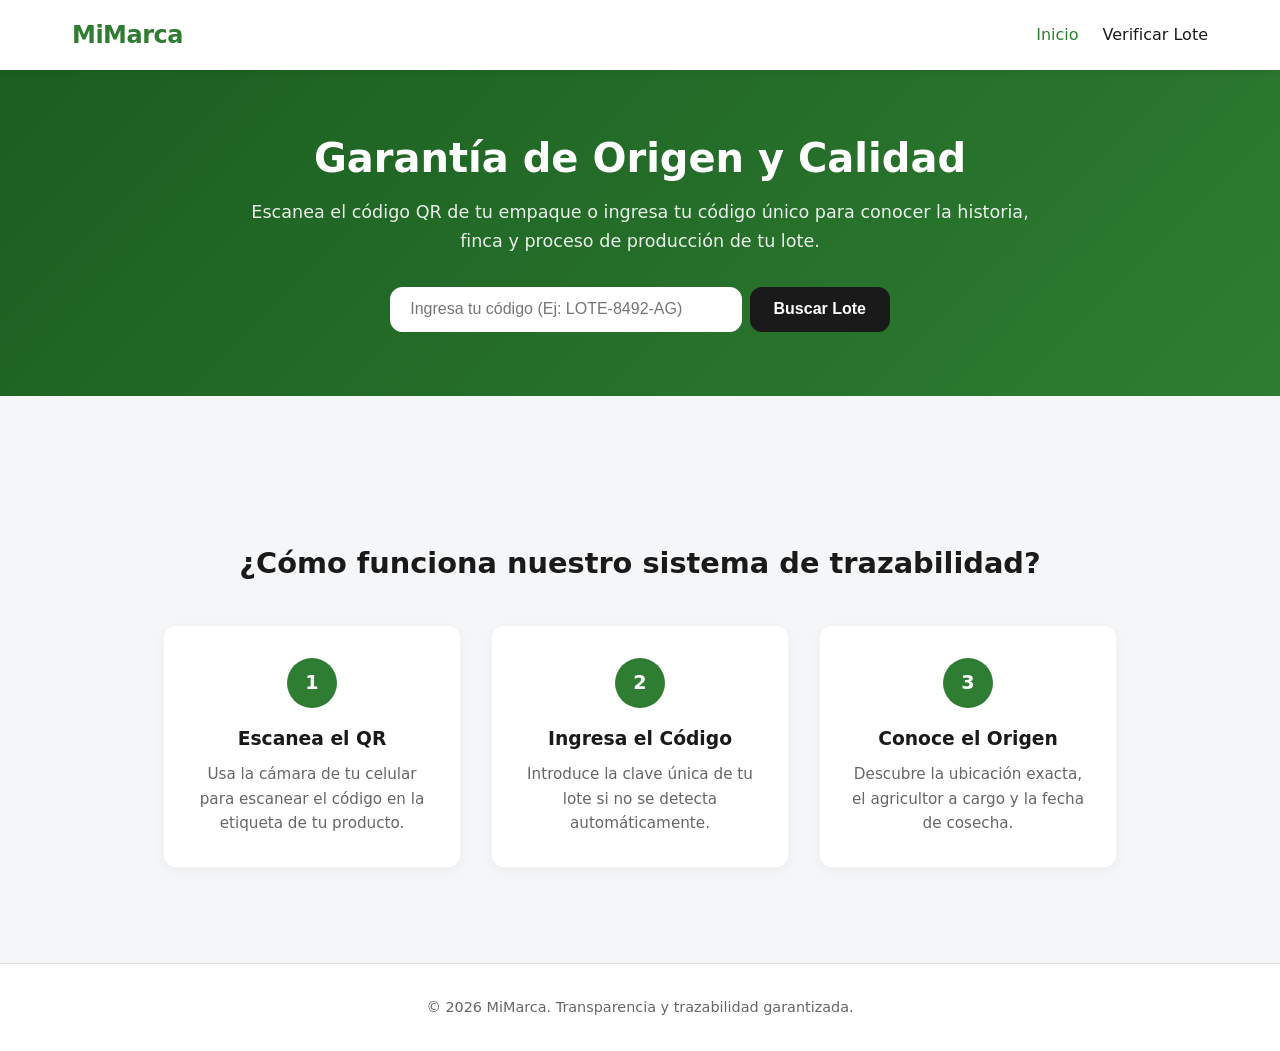
==== QR-COMPRADOR/index.html @ b6e980b0 "Actualización del sitio web" ====
<!DOCTYPE html>
<html lang="es">
<head>
    <meta charset="UTF-8">
    <meta name="viewport" content="width=device-width, initial-scale=1.0">
    <title>MiMarca | Trazabilidad y Origen de Lotes</title>

    <!-- Favicon -->
    <link rel="icon" href="src/assets/icons/favicon.ico" type="image/x-icon">

    <!-- Hojas de estilo CSS -->
    <link rel="stylesheet" href="src/css/styles.css">
    <link rel="stylesheet" href="src/css/trazabilidad.css">
</head>
<body>

    <!-- Encabezado y Navegación Principal -->
    <header class="main-header">
        <nav class="navbar">
            <a href="index.html" class="logo">MiMarca</a>
            <ul class="nav-links">
                <li><a href="index.html" class="active">Inicio</a></li>
                <li><a href="trazabilidad.html">Verificar Lote</a></li>
            </ul>
        </nav>
    </header>

    <main>
        <!-- Sección Principal / Hero con Buscador Directo -->
        <section class="hero-section">
            <div class="hero-content">
                <h1>Garantía de Origen y Calidad</h1>
                <p>Escanea el código QR de tu empaque o ingresa tu código único para conocer la historia, finca y proceso de producción de tu lote.</p>
                
                <!-- Buscador de Lote en la portada -->
                <form id="form-trazabilidad" class="code-form hero-search">
                    <input 
                        type="text" 
                        id="codigo-lote" 
                        placeholder="Ingresa tu código (Ej: LOTE-8492-AG)" 
                        required
                        autocomplete="off"
                    >
                    <button type="submit">Buscar Lote</button>
                </form>
            </div>
        </section>

        <!-- Tarjeta donde se cargan los resultados en el mismo Inicio -->
        <section class="container">
            <!-- Mensaje de error si no existe el lote -->
            <div id="mensaje-error" class="error-box hidden">
                El código ingresado no existe o es inválido. Revisa tu etiqueta e inténtalo nuevamente.
            </div>

            <!-- Ficha de Información del Lote -->
            <article id="resultado-lote" class="lote-info-card hidden">
                <h2 id="lote-titulo">Ficha de Trazabilidad</h2>
                
                <div class="lote-grid">
                    <div class="info-item">
                        <span>Código de Lote:</span>
                        <strong id="info-codigo">-</strong>
                    </div>
                    <div class="info-item">
                        <span>Lugar de Origen / Finca:</span>
                        <strong id="info-origen">-</strong>
                    </div>
                    <div class="info-item">
                        <span>Fecha de Cosecha / Producción:</span>
                        <strong id="info-fecha">-</strong>
                    </div>
                    <div class="info-item">
                        <span>Productor / Agricultor:</span>
                        <strong id="info-productor">-</strong>
                    </div>
                </div>

                <div class="lote-historia">
                    <h3>Historia y Detalles del Lote</h3>
                    <p id="info-descripcion">Cargando información del lote...</p>
                </div>
            </article>
        </section>

        <!-- Sección de Características / ¿Cómo funciona? -->
        <section class="features-section container">
            <h2>¿Cómo funciona nuestro sistema de trazabilidad?</h2>
            <div class="features-grid">
                <div class="feature-card">
                    <div class="feature-number">1</div>
                    <h3>Escanea el QR</h3>
                    <p>Usa la cámara de tu celular para escanear el código en la etiqueta de tu producto.</p>
                </div>
                <div class="feature-card">
                    <div class="feature-number">2</div>
                    <h3>Ingresa el Código</h3>
                    <p>Introduce la clave única de tu lote si no se detecta automáticamente.</p>
                </div>
                <div class="feature-card">
                    <div class="feature-number">3</div>
                    <h3>Conoce el Origen</h3>
                    <p>Descubre la ubicación exacta, el agricultor a cargo y la fecha de cosecha.</p>
                </div>
            </div>
        </section>
    </main>

    <!-- Pie de página -->
    <footer class="main-footer">
        <p>&copy; 2026 MiMarca. Transparencia y trazabilidad garantizada.</p>
    </footer>

    <!-- Script de Trazabilidad para buscar en el JSON -->
    <script src="src/js/trazabilidad.js"></script>
    <!-- Carga de scripts al final del body -->
    <script src="src/js/main.js"></script>
    <script src="src/js/trazabilidad.js"></script>
</body>
</html>
---- QR-COMPRADOR/src/css/styles.css ----
/* ==========================================
   RESET Y VARIABLES GLOBALES
   ========================================== */
* {
    margin: 0;
    padding: 0;
    box-sizing: border-box;
}

:root {
    --primary-color: #2e7d32;      /* Verde profesional / agrícola */
    --primary-hover: #1b5e20;
    --dark-color: #1a1a1a;
    --light-bg: #f4f6f8;
    --white: #ffffff;
    --text-muted: #666666;
    --border-radius: 12px;
    --transition: all 0.3s ease;
}

body {
    font-family: system-ui, -apple-system, BlinkMacSystemFont, 'Segoe UI', Roboto, Oxygen, Ubuntu, Cantarell, sans-serif;
    background-color: var(--light-bg);
    color: var(--dark-color);
    line-height: 1.6;
}

a {
    text-decoration: none;
    color: inherit;
}

/* ==========================================
   ENCABEZADO Y NAVEGACIÓN
   ========================================== */
.main-header {
    background-color: var(--white);
    box-shadow: 0 2px 10px rgba(0, 0, 0, 0.05);
    position: sticky;
    top: 0;
    z-index: 100;
}

.navbar {
    max-width: 1200px;
    margin: 0 auto;
    padding: 1rem 2rem;
    display: flex;
    justify-content: space-between;
    align-items: center;
}

.logo {
    font-size: 1.5rem;
    font-weight: 700;
    color: var(--primary-color);
    letter-spacing: -0.5px;
}

.nav-links {
    display: flex;
    list-style: none;
    gap: 1.5rem;
}

.nav-links a {
    font-weight: 500;
    color: var(--dark-color);
    transition: var(--transition);
}

.nav-links a:hover,
.nav-links a.active {
    color: var(--primary-color);
}

/* ==========================================
   HERO / SECCIÓN PRINCIPAL
   ========================================== */
.hero-section {
    background: linear-gradient(135deg, #1b5e20 0%, #2e7d32 100%);
    color: var(--white);
    padding: 4rem 2rem;
    text-align: center;
}

.hero-content {
    max-width: 800px;
    margin: 0 auto;
}

.hero-content h1 {
    font-size: 2.5rem;
    margin-bottom: 1rem;
    line-height: 1.2;
}

.hero-content p {
    font-size: 1.1rem;
    opacity: 0.9;
    margin-bottom: 2rem;
}

/* ==========================================
   CARACTERÍSTICAS / CÓMO FUNCIONA
   ========================================== */
.container {
    max-width: 1000px;
    margin: 0 auto;
    padding: 2rem 1.5rem;
}

.features-section {
    text-align: center;
    margin-top: 3rem;
}

.features-section h2 {
    font-size: 1.8rem;
    margin-bottom: 2.5rem;
}

.features-grid {
    display: grid;
    grid-template-columns: repeat(auto-fit, minmax(250px, 1fr));
    gap: 2rem;
}

.feature-card {
    background: var(--white);
    padding: 2rem;
    border-radius: var(--border-radius);
    box-shadow: 0 4px 15px rgba(0, 0, 0, 0.04);
    text-align: center;
}

.feature-number {
    width: 50px;
    height: 50px;
    background-color: var(--primary-color);
    color: var(--white);
    font-weight: bold;
    font-size: 1.2rem;
    border-radius: 50%;
    display: flex;
    align-items: center;
    justify-content: center;
    margin: 0 auto 1rem auto;
}

.feature-card h3 {
    margin-bottom: 0.5rem;
}

.feature-card p {
    color: var(--text-muted);
    font-size: 0.95rem;
}

/* ==========================================
   PIE DE PÁGINA
   ========================================== */
.main-footer {
    background-color: var(--white);
    text-align: center;
    padding: 2rem 1rem;
    margin-top: 4rem;
    border-top: 1px solid #e0e0e0;
    color: var(--text-muted);
    font-size: 0.9rem;
}
---- QR-COMPRADOR/src/css/trazabilidad.css ----
/* ==========================================
   FORMULARIO DE BÚSQUEDA / CÓDIGO
   ========================================== */
.code-form {
    display: flex;
    justify-content: center;
    gap: 0.5rem;
    max-width: 500px;
    margin: 0 auto;
}

.code-form input[type="text"] {
    flex: 1;
    padding: 0.8rem 1.2rem;
    font-size: 1rem;
    border: 2px solid transparent;
    border-radius: var(--border-radius);
    outline: none;
    transition: var(--transition);
}

.code-form input[type="text"]:focus {
    border-color: var(--dark-color);
}

.code-form button {
    padding: 0.8rem 1.5rem;
    font-size: 1rem;
    font-weight: 600;
    background-color: var(--dark-color);
    color: var(--white);
    border: none;
    border-radius: var(--border-radius);
    cursor: pointer;
    transition: var(--transition);
}

.code-form button:hover {
    background-color: #333333;
}

/* Adaptación para la sección Hero */
.hero-search input[type="text"] {
    border: 1px solid #ffffff;
}

/* ==========================================
   FICHA DE INFORMACIÓN DEL LOTE
   ========================================== */
.lote-info-card {
    background-color: var(--white);
    border-radius: var(--border-radius);
    padding: 2.5rem;
    margin-top: 2rem;
    box-shadow: 0 10px 30px rgba(0, 0, 0, 0.08);
    border-left: 6px solid var(--primary-color);
    animation: fadeIn 0.4s ease-in-out;
}

.lote-info-card h2 {
    color: var(--primary-color);
    font-size: 1.6rem;
    margin-bottom: 1.5rem;
    border-bottom: 2px solid var(--light-bg);
    padding-bottom: 0.5rem;
}

.lote-grid {
    display: grid;
    grid-template-columns: repeat(auto-fit, minmax(200px, 1fr));
    gap: 1.5rem;
    margin-bottom: 2rem;
}

.info-item {
    display: flex;
    flex-direction: column;
}

.info-item span {
    font-size: 0.85rem;
    color: var(--text-muted);
    text-transform: uppercase;
    letter-spacing: 0.5px;
    margin-bottom: 0.2rem;
}

.info-item strong {
    font-size: 1.1rem;
    color: var(--dark-color);
}

.lote-historia {
    background-color: var(--light-bg);
    padding: 1.5rem;
    border-radius: 8px;
}

.lote-historia h3 {
    font-size: 1.1rem;
    margin-bottom: 0.5rem;
}

.lote-historia p {
    color: #444444;
    font-size: 0.98rem;
}

/* ==========================================
   MENSAJES DE ERROR Y ESTADOS
   ========================================== */
.error-box {
    background-color: #ffebee;
    color: #c62828;
    padding: 1rem 1.5rem;
    border-radius: var(--border-radius);
    border: 1px solid #ef9a9a;
    margin-top: 2rem;
    text-align: center;
    font-weight: 500;
}

/* Clase de utilidad para ocultar/mostrar elementos con JS */
.hidden {
    display: none !important;
}

/* Animación suave para la aparición de datos */
@keyframes fadeIn {
    from {
        opacity: 0;
        transform: translateY(10px);
    }
    to {
        opacity: 1;
        transform: translateY(0);
    }
}

/* RESPONSIVO PARA MÓVILES */
@media (max-width: 600px) {
    .code-form {
        flex-direction: column;
    }
    
    .hero-content h1 {
        font-size: 1.8rem;
    }
    
    .lote-info-card {
        padding: 1.5rem;
    }

    .btn-volver {
    display: inline-block;
    padding: 0.75rem 1.5rem;
    background-color: var(--light-bg);
    color: var(--dark-color);
    font-weight: 600;
    border-radius: var(--border-radius);
    transition: var(--transition);
    border: 1px solid #e0e0e0;
}

.btn-volver:hover {
    background-color: var(--primary-color);
    color: var(--white);
    border-color: var(--primary-color);
}
}
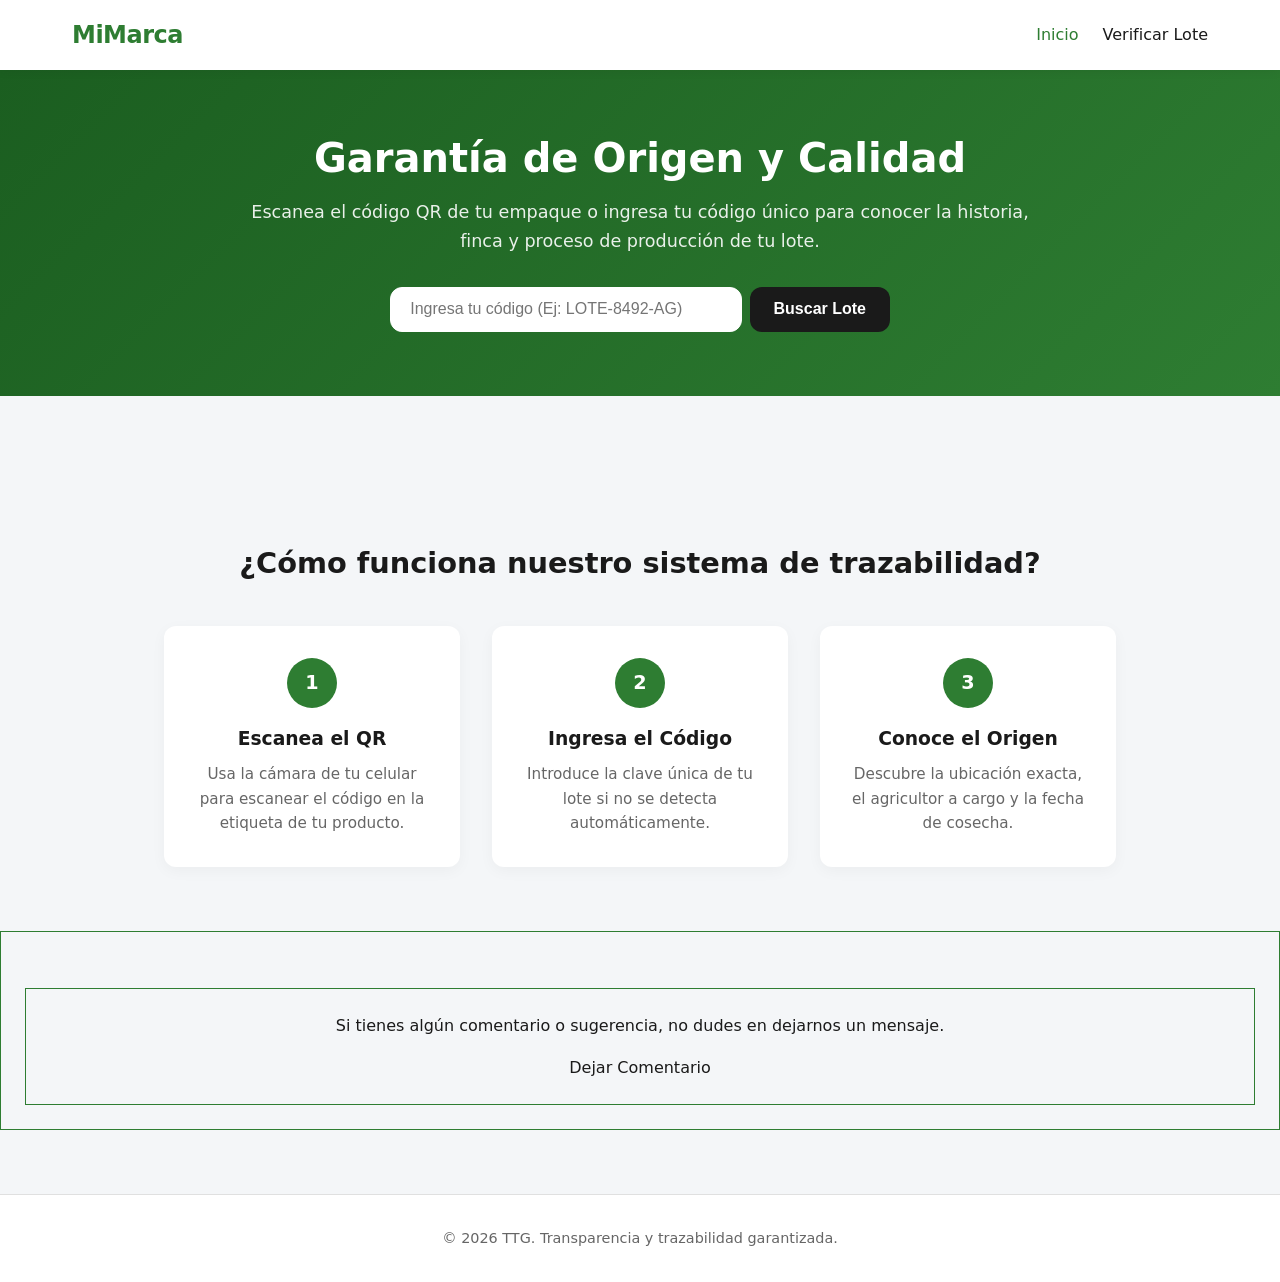
==== commit c0cd5a91: "Actualización 2 del sitio web" ====
--- a/QR-COMPRADOR/index.html
+++ b/QR-COMPRADOR/index.html
@@ -13,7 +13,6 @@
     <link rel="stylesheet" href="src/css/trazabilidad.css">
 </head>
 <body>
-
     <!-- Encabezado y Navegación Principal -->
     <header class="main-header">
         <nav class="navbar">
@@ -104,17 +103,22 @@
                 </div>
             </div>
         </section>
+        <section class="dajarComentario">
+            <div class="dejanosComentario">
+                <p>Si tienes algún comentario o sugerencia, no dudes en dejarnos un mensaje.</p>
+                <a href="https://red-thunder-0a14.aprocajer.workers.dev/" class="btnComentario">Dejar Comentario</a>
+            </div>
+        </section>
     </main>
 
     <!-- Pie de página -->
     <footer class="main-footer">
-        <p>&copy; 2026 MiMarca. Transparencia y trazabilidad garantizada.</p>
+        <p>&copy; 2026 TTG. Transparencia y trazabilidad garantizada.</p>
     </footer>
 
     <!-- Script de Trazabilidad para buscar en el JSON -->
     <script src="src/js/trazabilidad.js"></script>
     <!-- Carga de scripts al final del body -->
     <script src="src/js/main.js"></script>
-    <script src="src/js/trazabilidad.js"></script>
 </body>
 </html>
--- a/QR-COMPRADOR/src/css/styles.css
+++ b/QR-COMPRADOR/src/css/styles.css
@@ -157,6 +157,22 @@
     font-size: 0.95rem;
 }
 
+.dajarComentario {
+    text-align: center;
+    margin-top: 2rem;
+    border: 1px solid var(--primary-color);
+    padding: 1.5rem;
+    p {
+        margin-bottom: 1rem;
+    }
+}
+.dejanosComentario {
+    text-align: center;
+    margin-top: 2rem;
+    border: 1px solid var(--primary-color);
+    padding: 1.5rem;
+}
+
 /* ==========================================
    PIE DE PÁGINA
    ========================================== */
